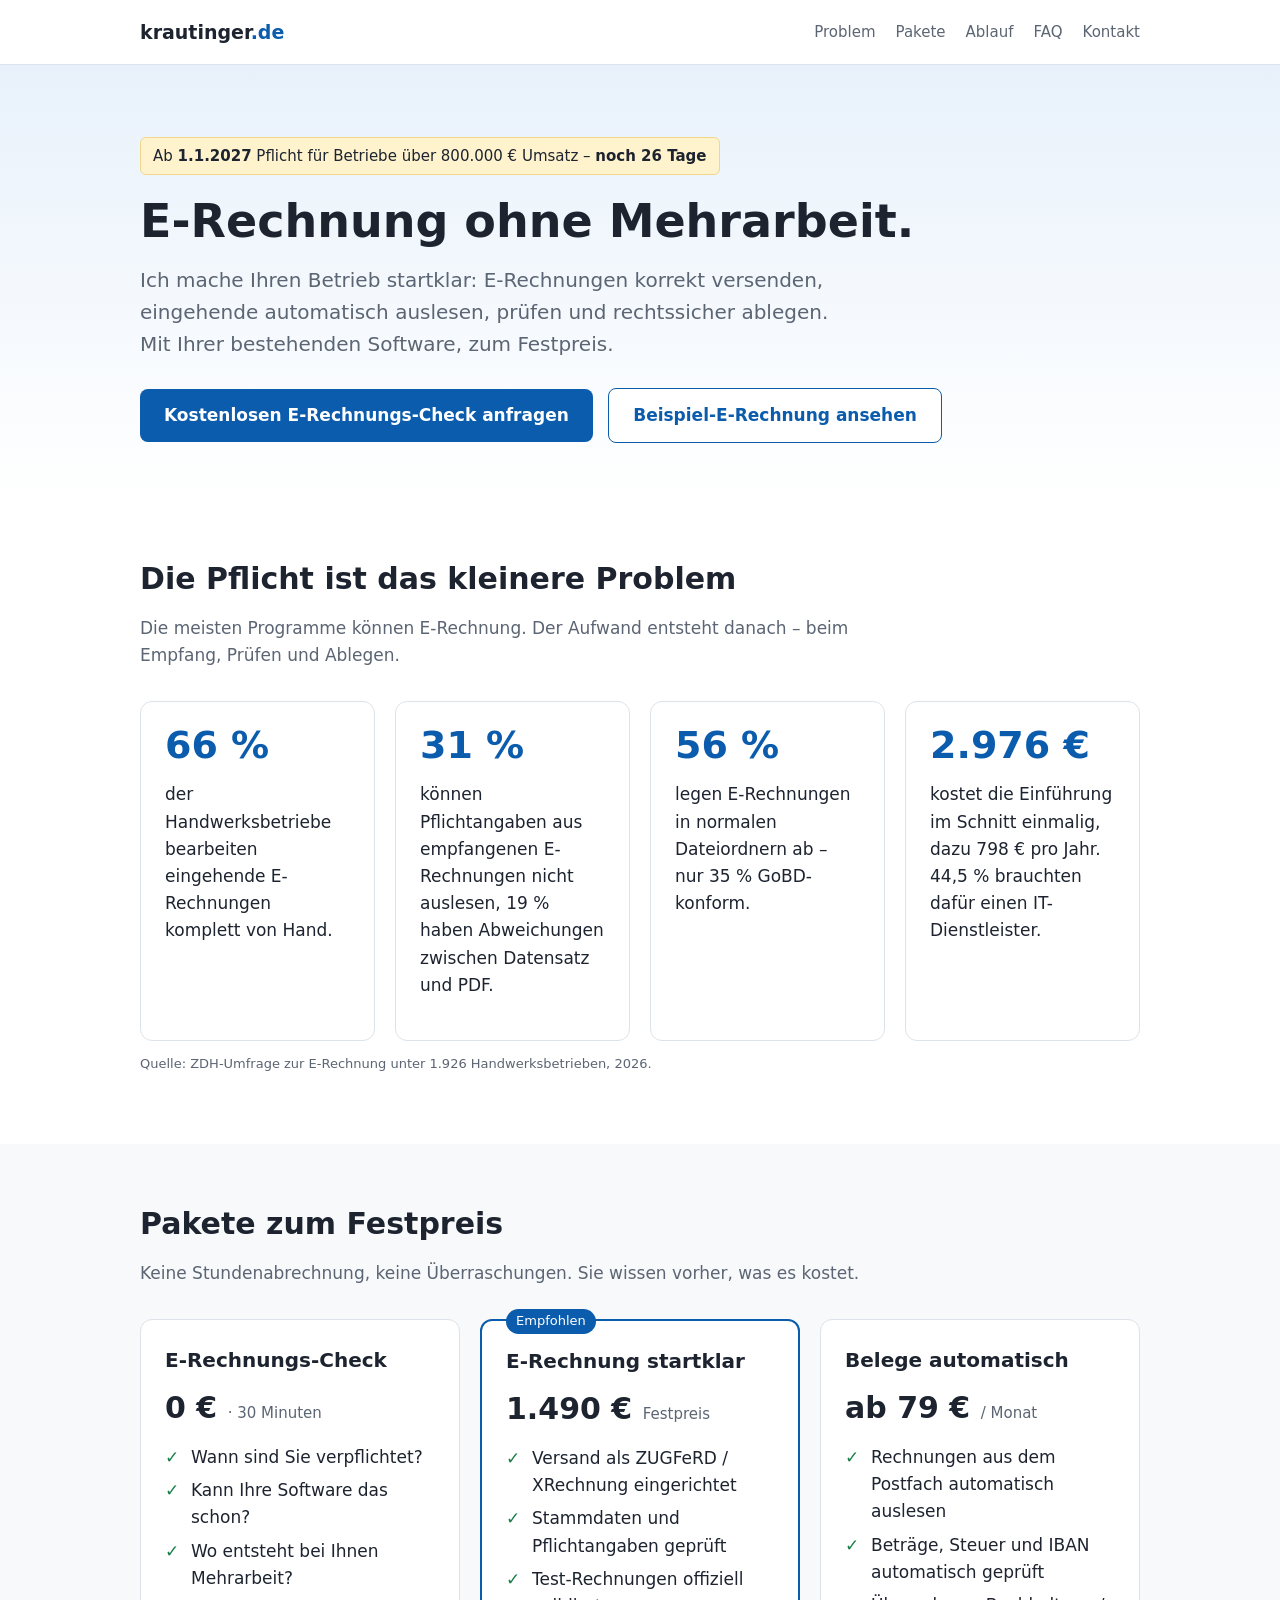
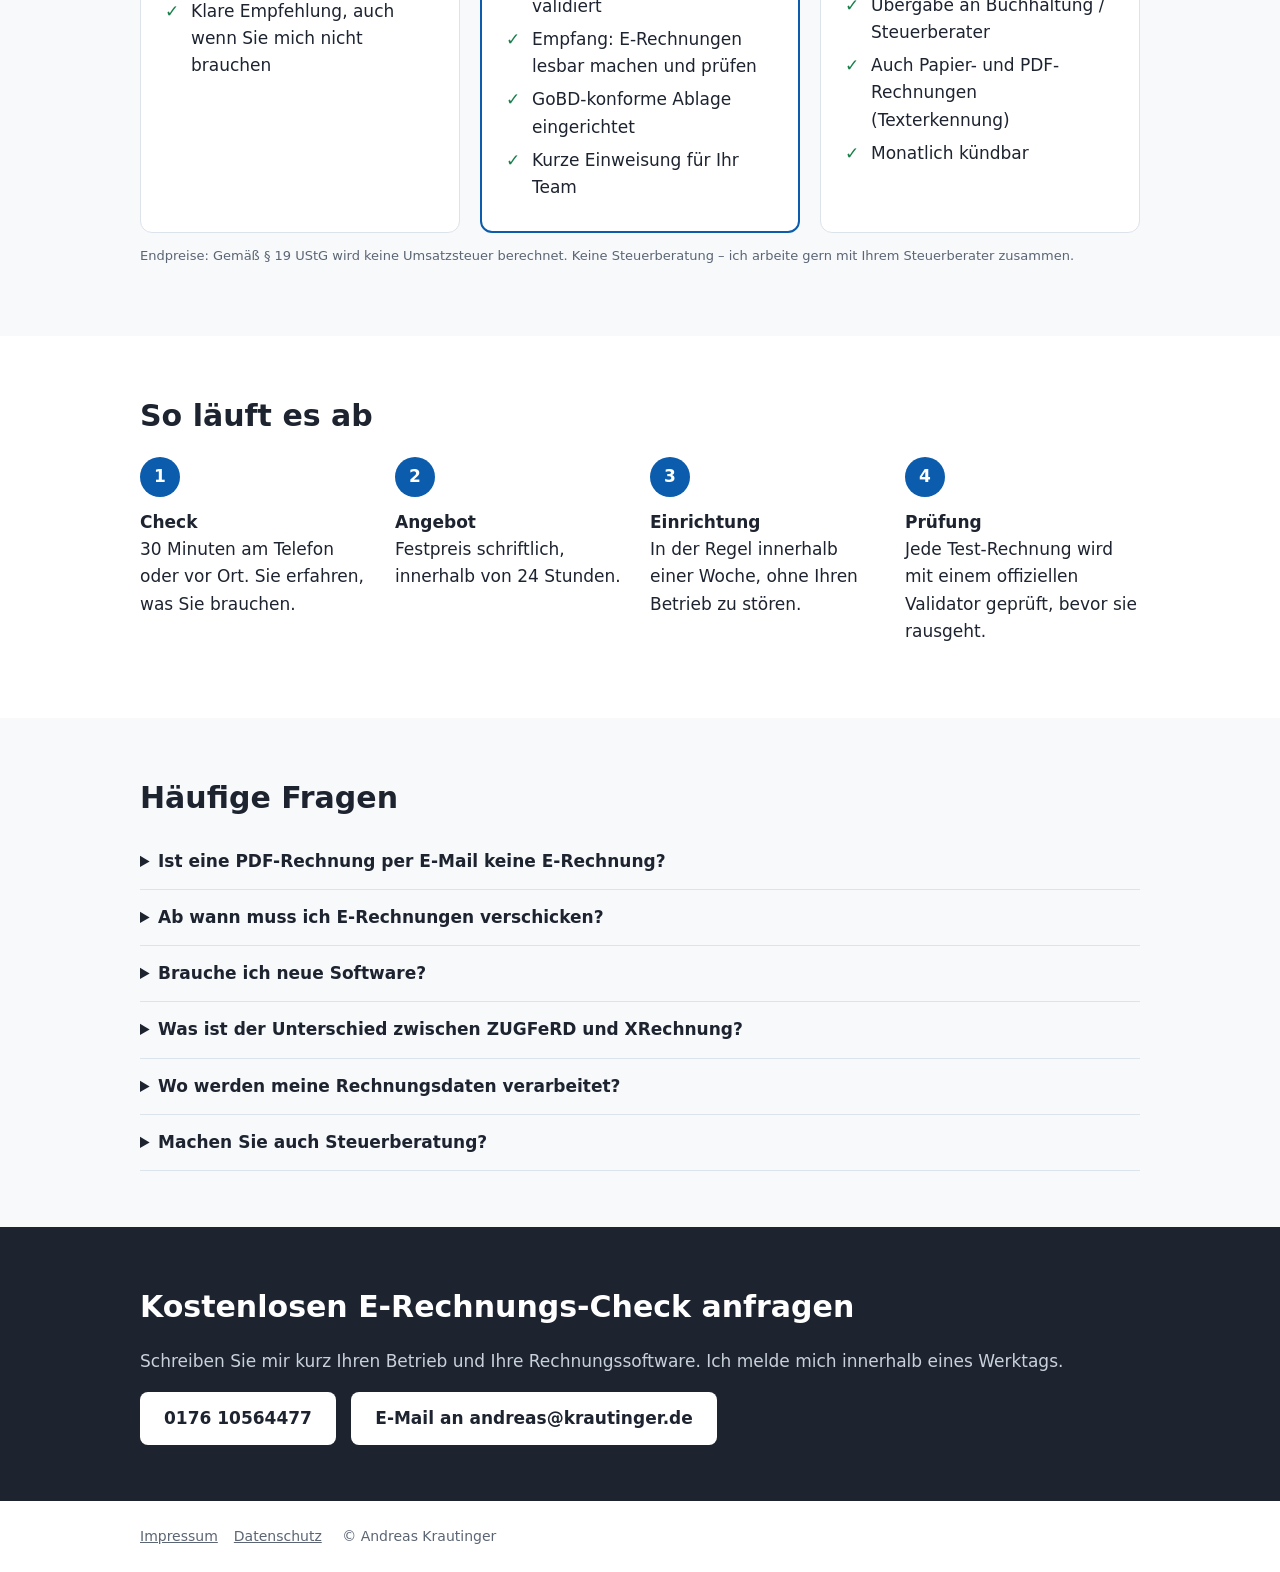
==== index.html @ e27ae4c2 "Website: Landingpage E-Rechnung ohne Mehrarbeit, Impressum, Datenschutz Co-Authored-By: Devin AI <15" ====
<!doctype html>
<html lang="de">
<head>
<meta charset="utf-8">
<meta name="viewport" content="width=device-width,initial-scale=1">
<title>E-Rechnung ohne Mehrarbeit – Andreas Krautinger</title>
<meta name="description" content="E-Rechnungspflicht 2027: Ich mache Ihren Betrieb startklar – ZUGFeRD/XRechnung versenden, eingehende E-Rechnungen automatisch auslesen, prüfen und GoBD-konform ablegen. Festpreis.">
<link rel="stylesheet" href="style.css">
</head>
<body>
<header><div class="w">
  <a class="logo" href="./">krautinger<span>.de</span></a>
  <nav><a href="#problem">Problem</a><a href="#pakete">Pakete</a><a href="#ablauf">Ablauf</a><a href="#faq">FAQ</a><a href="#kontakt">Kontakt</a></nav>
</div></header>

<div class="hero"><div class="w">
  <div class="frist">Ab <strong>1.1.2027</strong> Pflicht für Betriebe über 800.000 € Umsatz – <strong id="tage">…</strong></div>
  <h1>E-Rechnung ohne Mehrarbeit.</h1>
  <p class="lead">Ich mache Ihren Betrieb startklar: E-Rechnungen korrekt versenden, eingehende automatisch auslesen, prüfen und rechtssicher ablegen. Mit Ihrer bestehenden Software, zum Festpreis.</p>
  <a class="btn" href="#kontakt">Kostenlosen E-Rechnungs-Check anfragen</a>
  <a class="btn sec" href="beispiel-e-rechnung.pdf">Beispiel-E-Rechnung ansehen</a>
</div></div>

<section id="problem"><div class="w">
  <h2>Die Pflicht ist das kleinere Problem</h2>
  <p class="sub">Die meisten Programme können E-Rechnung. Der Aufwand entsteht danach – beim Empfang, Prüfen und Ablegen.</p>
  <div class="grid">
    <div class="card"><div class="num">66 %</div><p>der Handwerksbetriebe bearbeiten eingehende E-Rechnungen komplett von Hand.</p></div>
    <div class="card"><div class="num">31 %</div><p>können Pflichtangaben aus empfangenen E-Rechnungen nicht auslesen, 19 % haben Abweichungen zwischen Datensatz und PDF.</p></div>
    <div class="card"><div class="num">56 %</div><p>legen E-Rechnungen in normalen Dateiordnern ab – nur 35 % GoBD-konform.</p></div>
    <div class="card"><div class="num">2.976 €</div><p>kostet die Einführung im Schnitt einmalig, dazu 798 € pro Jahr. 44,5 % brauchten dafür einen IT-Dienstleister.</p></div>
  </div>
  <p class="src">Quelle: ZDH-Umfrage zur E-Rechnung unter 1.926 Handwerksbetrieben, 2026.</p>
</div></section>

<section id="pakete" class="alt"><div class="w">
  <h2>Pakete zum Festpreis</h2>
  <p class="sub">Keine Stundenabrechnung, keine Überraschungen. Sie wissen vorher, was es kostet.</p>
  <div class="grid">
    <div class="card">
      <h3>E-Rechnungs-Check</h3>
      <div class="price">0 € <small>· 30 Minuten</small></div>
      <ul class="ck"><li>Wann sind Sie verpflichtet?</li><li>Kann Ihre Software das schon?</li><li>Wo entsteht bei Ihnen Mehrarbeit?</li><li>Klare Empfehlung, auch wenn Sie mich nicht brauchen</li></ul>
    </div>
    <div class="card top"><span class="badge">Empfohlen</span>
      <h3>E-Rechnung startklar</h3>
      <div class="price">1.490 € <small>Festpreis</small></div>
      <ul class="ck"><li>Versand als ZUGFeRD / XRechnung eingerichtet</li><li>Stammdaten und Pflichtangaben geprüft</li><li>Test-Rechnungen offiziell validiert</li><li>Empfang: E-Rechnungen lesbar machen und prüfen</li><li>GoBD-konforme Ablage eingerichtet</li><li>Kurze Einweisung für Ihr Team</li></ul>
    </div>
    <div class="card">
      <h3>Belege automatisch</h3>
      <div class="price">ab 79 € <small>/ Monat</small></div>
      <ul class="ck"><li>Rechnungen aus dem Postfach automatisch auslesen</li><li>Beträge, Steuer und IBAN automatisch geprüft</li><li>Übergabe an Buchhaltung / Steuerberater</li><li>Auch Papier- und PDF-Rechnungen (Texterkennung)</li><li>Monatlich kündbar</li></ul>
    </div>
  </div>
  <p class="src">Endpreise: Gemäß § 19 UStG wird keine Umsatzsteuer berechnet. Keine Steuerberatung – ich arbeite gern mit Ihrem Steuerberater zusammen.</p>
</div></section>

<section id="ablauf"><div class="w">
  <h2>So läuft es ab</h2>
  <ol class="steps">
    <li><strong>Check</strong><br>30 Minuten am Telefon oder vor Ort. Sie erfahren, was Sie brauchen.</li>
    <li><strong>Angebot</strong><br>Festpreis schriftlich, innerhalb von 24 Stunden.</li>
    <li><strong>Einrichtung</strong><br>In der Regel innerhalb einer Woche, ohne Ihren Betrieb zu stören.</li>
    <li><strong>Prüfung</strong><br>Jede Test-Rechnung wird mit einem offiziellen Validator geprüft, bevor sie rausgeht.</li>
  </ol>
</div></section>

<section id="faq" class="alt"><div class="w">
  <h2>Häufige Fragen</h2>
  <details><summary>Ist eine PDF-Rechnung per E-Mail keine E-Rechnung?</summary><p>Nein. Eine E-Rechnung ist ein strukturierter Datensatz nach EN 16931 (z. B. XRechnung oder ZUGFeRD). Eine normale PDF gilt seit 2025 als „sonstige Rechnung“ und ist im B2B-Bereich nur noch übergangsweise erlaubt.</p></details>
  <details><summary>Ab wann muss ich E-Rechnungen verschicken?</summary><p>Empfangen müssen alle Unternehmen schon seit 1.1.2025. Versenden: ab 1.1.2027 bei mehr als 800.000 € Vorjahresumsatz, ab 1.1.2028 für alle.</p></details>
  <details><summary>Brauche ich neue Software?</summary><p>Meist nicht. Die meisten Betriebe können ihr bisheriges Programm weiter nutzen. Ich richte es richtig ein und schließe die Lücken beim Empfang und bei der Ablage.</p></details>
  <details><summary>Was ist der Unterschied zwischen ZUGFeRD und XRechnung?</summary><p>ZUGFeRD ist eine PDF mit eingebettetem Datensatz – Mensch und Maschine können sie lesen. XRechnung ist reines XML und wird vor allem von öffentlichen Auftraggebern verlangt. Ich richte ein, was Ihre Kunden brauchen.</p></details>
  <details><summary>Wo werden meine Rechnungsdaten verarbeitet?</summary><p>Bei Ihnen oder auf Servern in Deutschland bzw. der EU, auf Wunsch komplett lokal ohne Cloud.</p></details>
  <details><summary>Machen Sie auch Steuerberatung?</summary><p>Nein. Ich übernehme die Technik. Steuerliche Fragen klären Sie mit Ihrem Steuerberater – mit dem stimme ich mich gern ab.</p></details>
</div></section>

<section id="kontakt" class="kontakt"><div class="w">
  <h2>Kostenlosen E-Rechnungs-Check anfragen</h2>
  <p>Schreiben Sie mir kurz Ihren Betrieb und Ihre Rechnungssoftware. Ich melde mich innerhalb eines Werktags.</p>
  <a class="btn" href="tel:+4917610564477">0176 10564477</a> <a class="btn" style="margin-left:10px" href="mailto:andreas@krautinger.de?subject=E-Rechnungs-Check&amp;body=Betrieb%3A%0ARechnungssoftware%3A%0ARechnungen%20pro%20Monat%3A%0ATelefon%3A">E-Mail an andreas@krautinger.de</a>
</div></section>

<footer><div class="w">
  <a href="impressum.html">Impressum</a><a href="datenschutz.html">Datenschutz</a> © Andreas Krautinger
</div></footer>
<script>
(function(){var d=Math.ceil((new Date(2027,0,1)-new Date())/864e5);document.getElementById("tage").textContent=d>0?"noch "+d+" Tage":"jetzt Pflicht";})();
</script>
</body>
</html>
---- style.css ----
:root{--c:#0b5cad;--c2:#e8f1fb;--t:#1d2430;--m:#5b6573;--b:#dde3ea;--ok:#1a7f4b}
*{box-sizing:border-box}
body{margin:0;font:17px/1.6 system-ui,-apple-system,"Segoe UI",Roboto,Helvetica,Arial,sans-serif;color:var(--t);background:#fff}
a{color:var(--c)}
.w{max-width:1040px;margin:0 auto;padding:0 20px}
header{border-bottom:1px solid var(--b)}
header .w{display:flex;justify-content:space-between;align-items:center;height:64px}
.logo{font-weight:700;text-decoration:none;color:var(--t);font-size:19px}
.logo span{color:var(--c)}
nav a{margin-left:20px;text-decoration:none;color:var(--m);font-size:15px}
.hero{background:linear-gradient(180deg,var(--c2),#fff);padding:72px 0 56px}
.hero h1{font-size:clamp(30px,5vw,46px);line-height:1.15;margin:0 0 16px}
.hero p.lead{font-size:20px;color:var(--m);max-width:720px;margin:0 0 28px}
.btn{display:inline-block;background:var(--c);color:#fff;padding:13px 24px;border-radius:8px;text-decoration:none;font-weight:600}
.btn.sec{background:#fff;color:var(--c);border:1px solid var(--c);margin-left:10px}
.frist{display:inline-block;background:#fff3cd;border:1px solid #f0d78c;border-radius:6px;padding:6px 12px;font-size:15px;margin-bottom:20px}
section{padding:56px 0}
section.alt{background:#f7f9fb}
h2{font-size:30px;margin:0 0 12px}
.sub{color:var(--m);margin:0 0 32px;max-width:720px}
.grid{display:grid;gap:20px;grid-template-columns:repeat(auto-fit,minmax(220px,1fr))}
.card{border:1px solid var(--b);border-radius:12px;padding:24px;background:#fff}
.card h3{margin:0 0 8px;font-size:20px}
.num{font-size:38px;font-weight:700;color:var(--c);line-height:1}
.price{font-size:30px;font-weight:700;margin:8px 0}
.price small{font-size:15px;color:var(--m);font-weight:400}
.card.top{border:2px solid var(--c);position:relative}
.badge{position:absolute;top:-12px;left:24px;background:var(--c);color:#fff;font-size:13px;padding:2px 10px;border-radius:20px}
ul.ck{list-style:none;padding:0;margin:12px 0 0}
ul.ck li{padding-left:26px;position:relative;margin:6px 0}
ul.ck li:before{content:"✓";position:absolute;left:0;color:var(--ok);font-weight:700}
ol.steps{counter-reset:s;list-style:none;padding:0;display:grid;gap:20px;grid-template-columns:repeat(auto-fit,minmax(220px,1fr))}
ol.steps li{counter-increment:s;padding-top:52px;position:relative}
ol.steps li:before{content:counter(s);position:absolute;top:0;left:0;width:40px;height:40px;border-radius:50%;background:var(--c);color:#fff;display:flex;align-items:center;justify-content:center;font-weight:700}
details{border-bottom:1px solid var(--b);padding:14px 0}
summary{cursor:pointer;font-weight:600}
.src{font-size:13px;color:var(--m)}
.kontakt{background:var(--t);color:#fff}
.kontakt a.btn{background:#fff;color:var(--t)}
.kontakt p{color:#c9d1db}
footer{padding:24px 0;font-size:14px;color:var(--m)}
footer a{color:var(--m);margin-right:16px}
.legal h1{font-size:32px}.legal h2{font-size:21px;margin-top:28px}
.ph{background:#fff3cd;padding:0 4px}
@media(max-width:600px){nav{display:none}.btn.sec{margin:10px 0 0}}
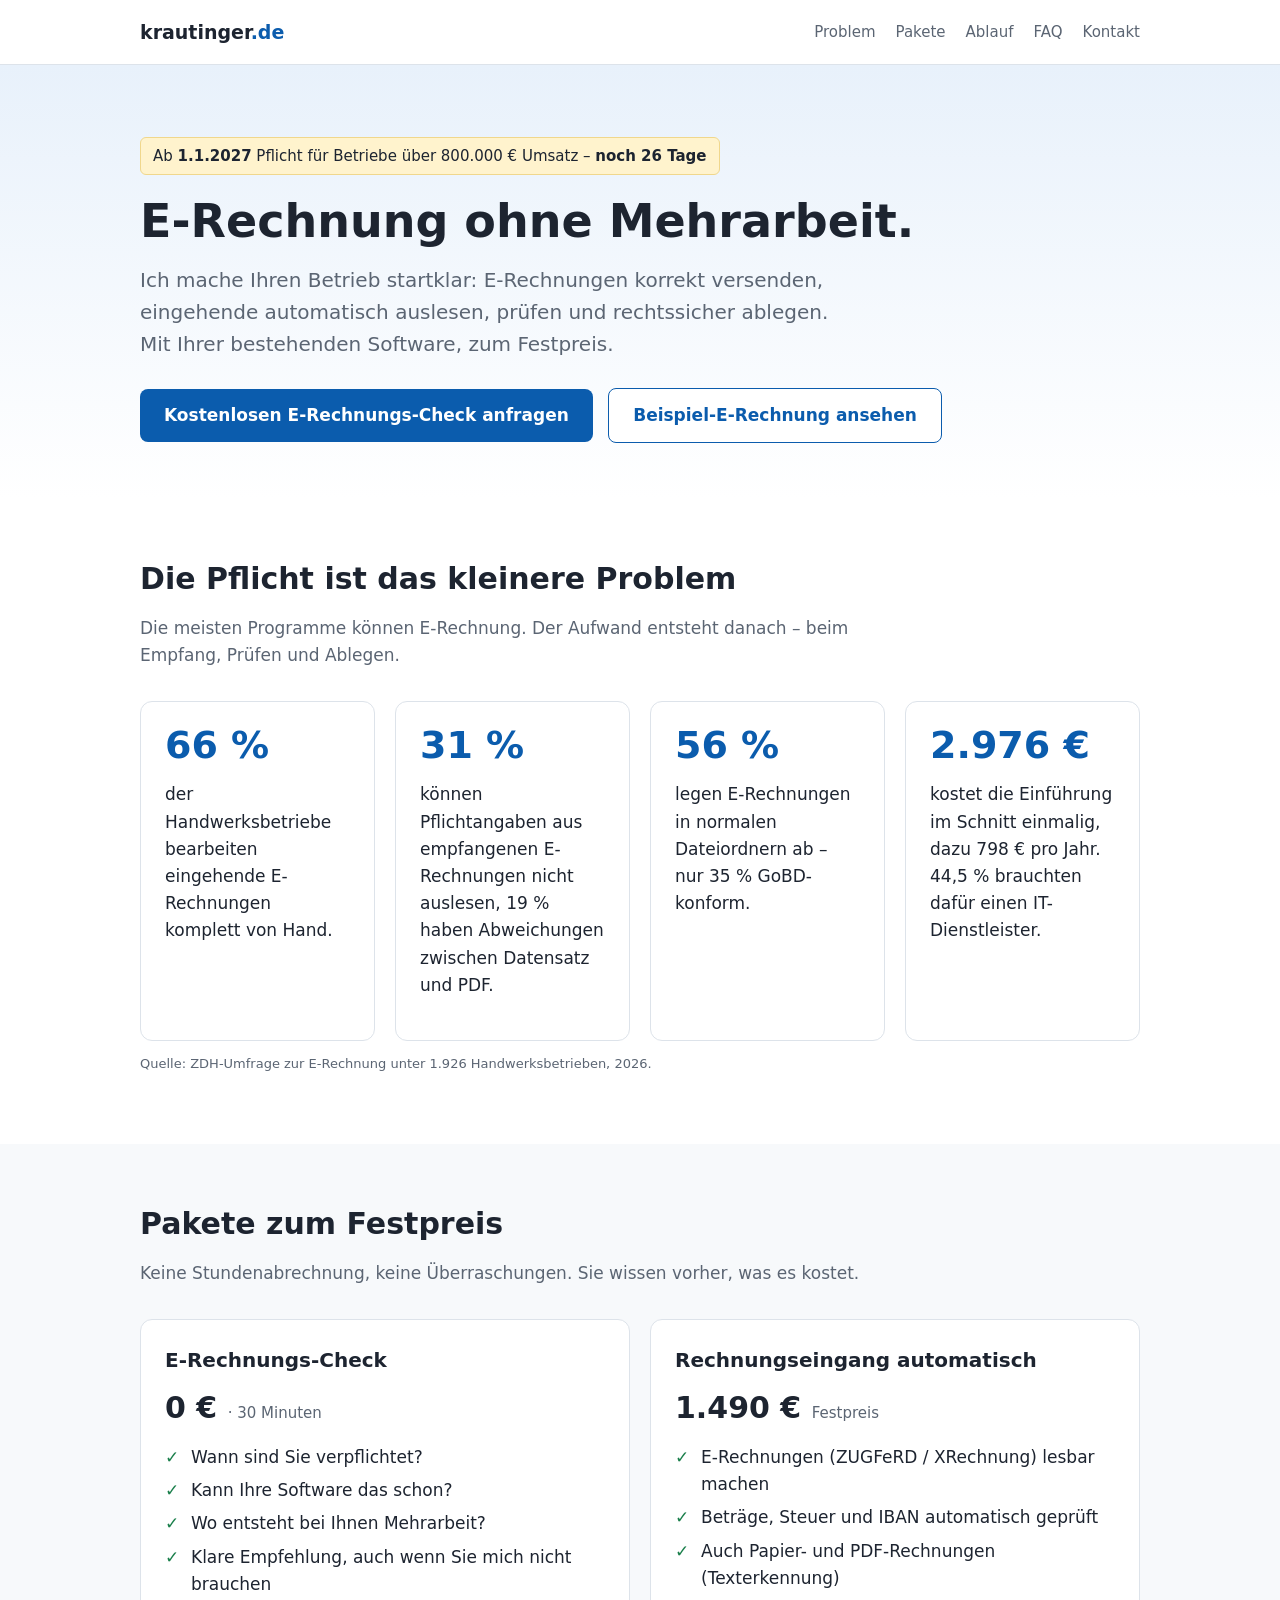
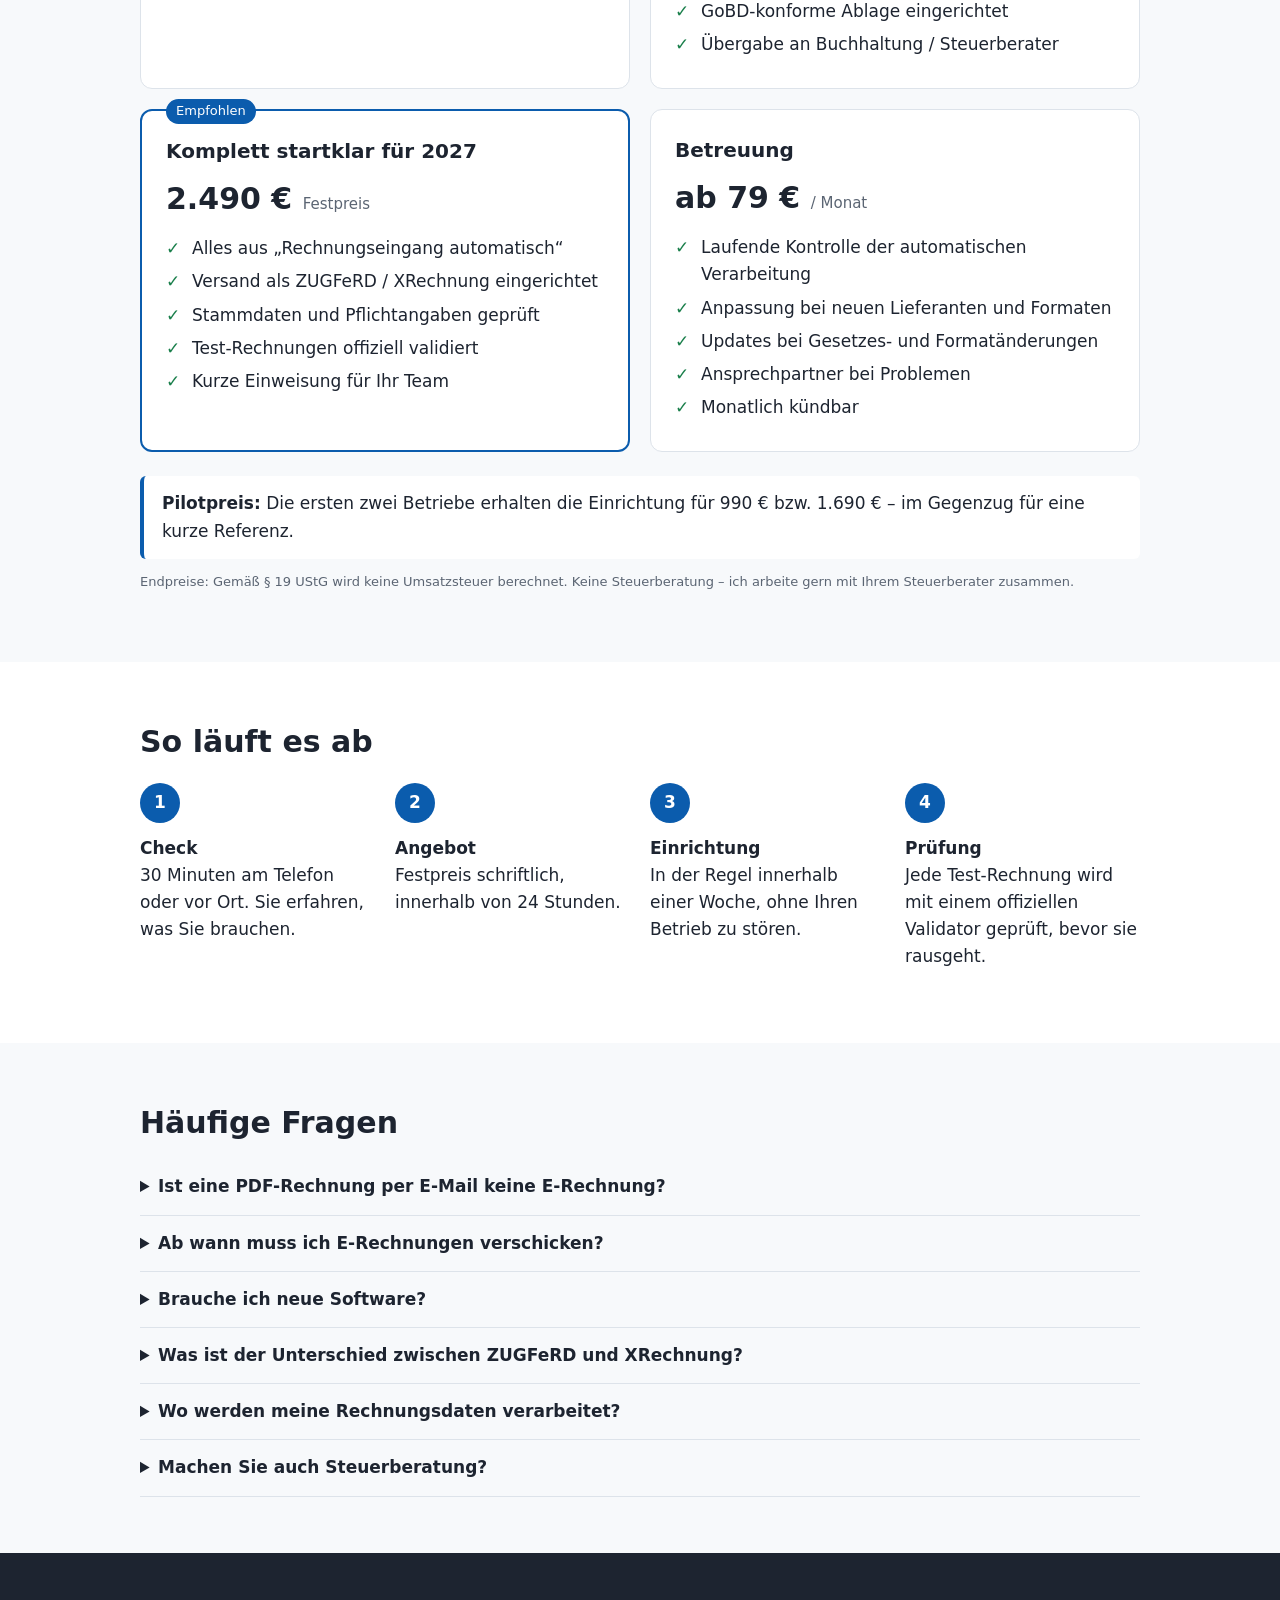
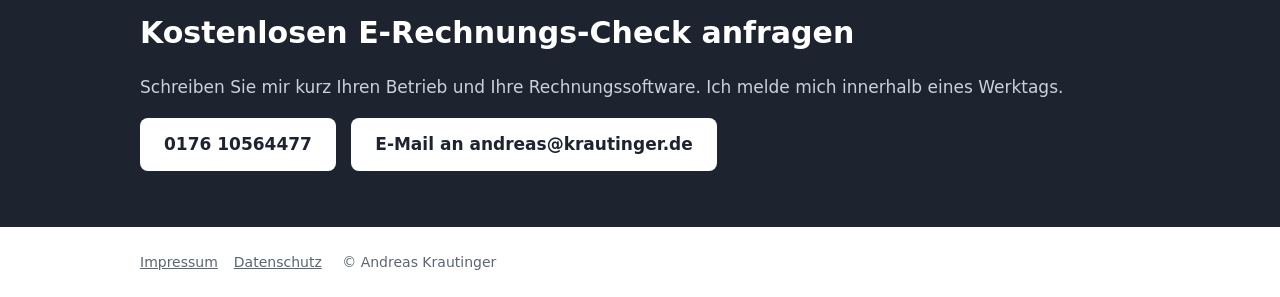
==== commit fdfef939: "Pakete an Marktpreise angepasst: 1.490 € Eingang, 2.490 € komplett, Pilotpreis Co-Authored-By: Devin" ====
--- a/index.html
+++ b/index.html
@@ -36,23 +36,29 @@
 <section id="pakete" class="alt"><div class="w">
   <h2>Pakete zum Festpreis</h2>
   <p class="sub">Keine Stundenabrechnung, keine Überraschungen. Sie wissen vorher, was es kostet.</p>
-  <div class="grid">
+  <div class="grid pk">
     <div class="card">
       <h3>E-Rechnungs-Check</h3>
       <div class="price">0 € <small>· 30 Minuten</small></div>
       <ul class="ck"><li>Wann sind Sie verpflichtet?</li><li>Kann Ihre Software das schon?</li><li>Wo entsteht bei Ihnen Mehrarbeit?</li><li>Klare Empfehlung, auch wenn Sie mich nicht brauchen</li></ul>
     </div>
+    <div class="card">
+      <h3>Rechnungseingang automatisch</h3>
+      <div class="price">1.490 € <small>Festpreis</small></div>
+      <ul class="ck"><li>E-Rechnungen (ZUGFeRD / XRechnung) lesbar machen</li><li>Beträge, Steuer und IBAN automatisch geprüft</li><li>Auch Papier- und PDF-Rechnungen (Texterkennung)</li><li>GoBD-konforme Ablage eingerichtet</li><li>Übergabe an Buchhaltung / Steuerberater</li></ul>
+    </div>
     <div class="card top"><span class="badge">Empfohlen</span>
-      <h3>E-Rechnung startklar</h3>
-      <div class="price">1.490 € <small>Festpreis</small></div>
-      <ul class="ck"><li>Versand als ZUGFeRD / XRechnung eingerichtet</li><li>Stammdaten und Pflichtangaben geprüft</li><li>Test-Rechnungen offiziell validiert</li><li>Empfang: E-Rechnungen lesbar machen und prüfen</li><li>GoBD-konforme Ablage eingerichtet</li><li>Kurze Einweisung für Ihr Team</li></ul>
+      <h3>Komplett startklar für 2027</h3>
+      <div class="price">2.490 € <small>Festpreis</small></div>
+      <ul class="ck"><li>Alles aus „Rechnungseingang automatisch“</li><li>Versand als ZUGFeRD / XRechnung eingerichtet</li><li>Stammdaten und Pflichtangaben geprüft</li><li>Test-Rechnungen offiziell validiert</li><li>Kurze Einweisung für Ihr Team</li></ul>
     </div>
     <div class="card">
-      <h3>Belege automatisch</h3>
+      <h3>Betreuung</h3>
       <div class="price">ab 79 € <small>/ Monat</small></div>
-      <ul class="ck"><li>Rechnungen aus dem Postfach automatisch auslesen</li><li>Beträge, Steuer und IBAN automatisch geprüft</li><li>Übergabe an Buchhaltung / Steuerberater</li><li>Auch Papier- und PDF-Rechnungen (Texterkennung)</li><li>Monatlich kündbar</li></ul>
+      <ul class="ck"><li>Laufende Kontrolle der automatischen Verarbeitung</li><li>Anpassung bei neuen Lieferanten und Formaten</li><li>Updates bei Gesetzes- und Formatänderungen</li><li>Ansprechpartner bei Problemen</li><li>Monatlich kündbar</li></ul>
     </div>
   </div>
+  <p class="pilot"><strong>Pilotpreis:</strong> Die ersten zwei Betriebe erhalten die Einrichtung für 990 € bzw. 1.690 € – im Gegenzug für eine kurze Referenz.</p>
   <p class="src">Endpreise: Gemäß § 19 UStG wird keine Umsatzsteuer berechnet. Keine Steuerberatung – ich arbeite gern mit Ihrem Steuerberater zusammen.</p>
 </div></section>
 
--- a/style.css
+++ b/style.css
@@ -19,6 +19,9 @@
 h2{font-size:30px;margin:0 0 12px}
 .sub{color:var(--m);margin:0 0 32px;max-width:720px}
 .grid{display:grid;gap:20px;grid-template-columns:repeat(auto-fit,minmax(220px,1fr))}
+.grid.pk{grid-template-columns:repeat(auto-fit,minmax(min(340px,100%),1fr))}
+.price small{white-space:nowrap}
+.pilot{margin:24px 0 0;padding:14px 18px;border-left:4px solid var(--c);background:#fff;border-radius:6px}
 .card{border:1px solid var(--b);border-radius:12px;padding:24px;background:#fff}
 .card h3{margin:0 0 8px;font-size:20px}
 .num{font-size:38px;font-weight:700;color:var(--c);line-height:1}
